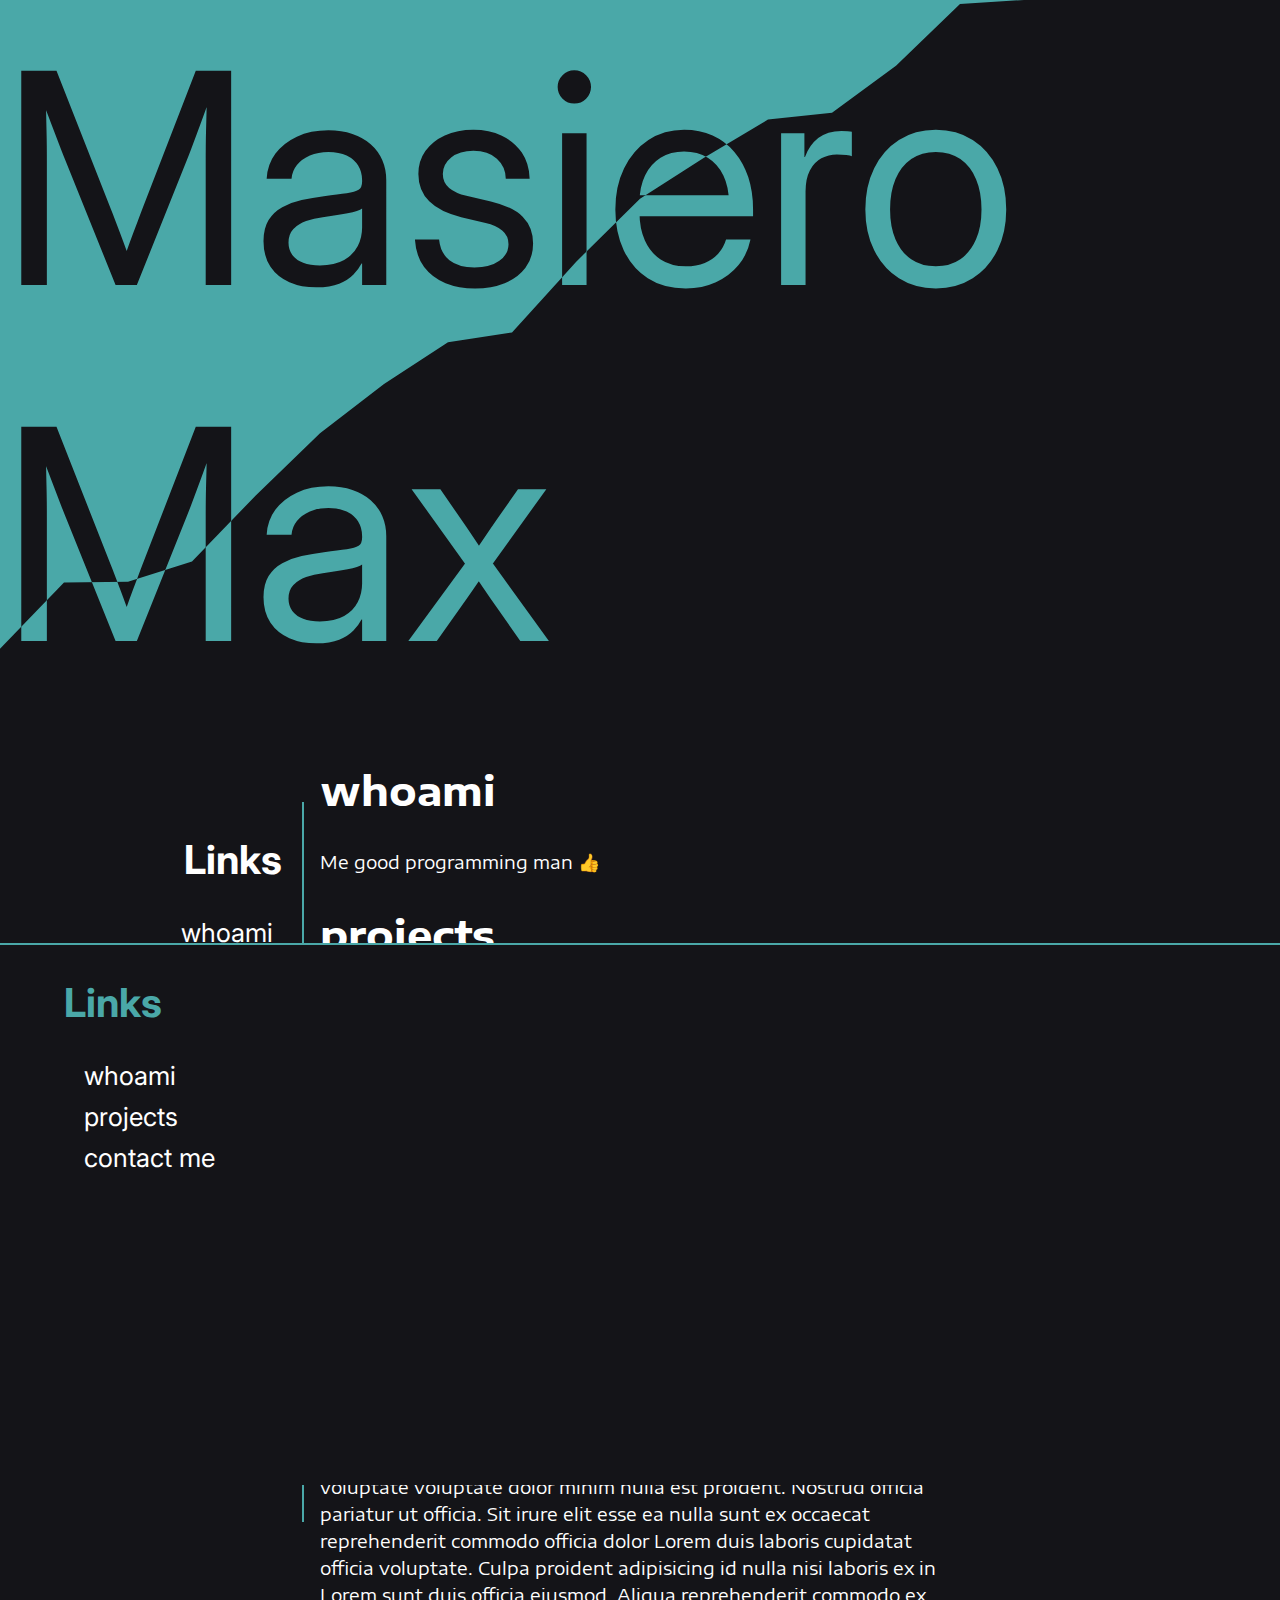
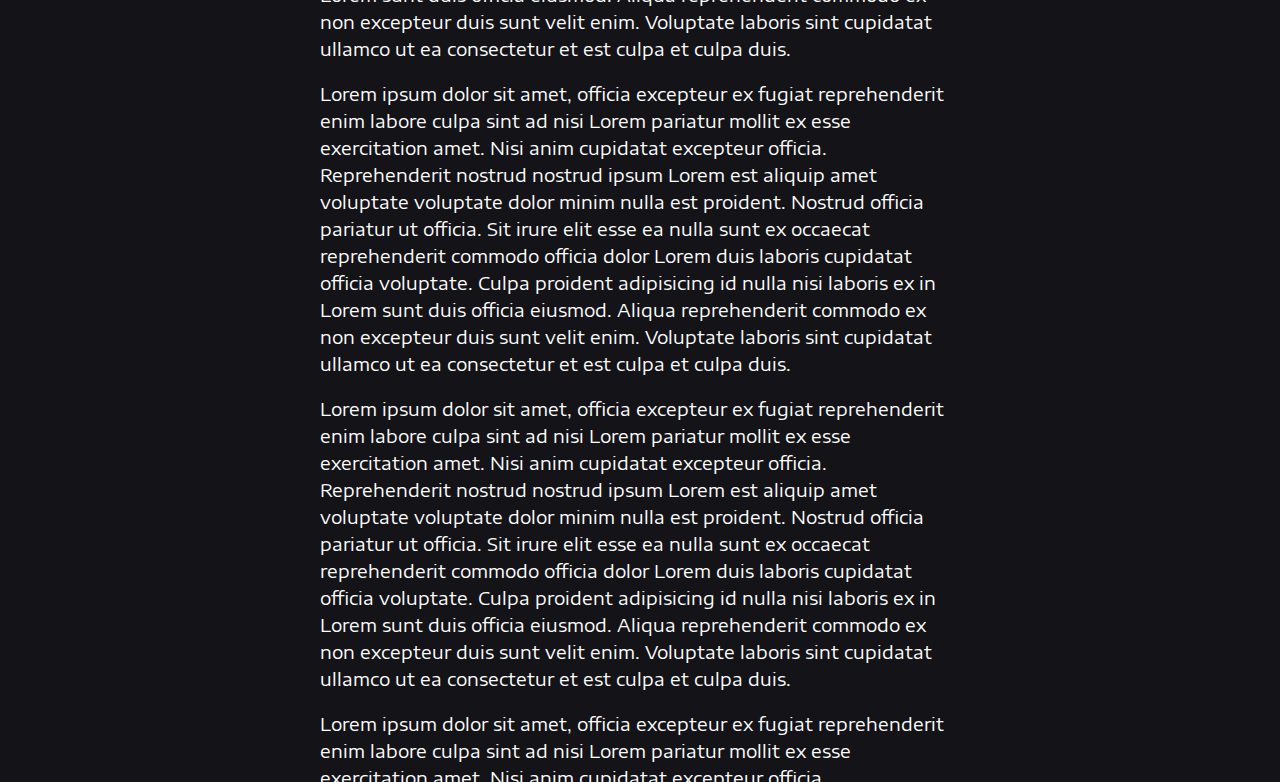
==== data/index.html @ b51d289e "Added a nodejs server and a contnet.json with all the data of the website" ====
<!DOCTYPE html>
<html lang="en">

<head>
  <title></title>
  <meta charset="UTF-8">
  <meta name="viewport" content="width=device-width, initial-scale=1">
  <link rel="stylesheet"
    href="https://fonts.googleapis.com/css2?family=Material+Symbols+Outlined:opsz,wght,FILL,GRAD@48,400,0,0" />
  <link rel="stylesheet" href="style.css">
  <script src="script.js" defer></script>
</head>

<body>
  <a href="#text" id="scroll-button" class="show"><span class="material-symbols-outlined">
      expand_more
    </span></a>
  <input type="button" value="MENU" id="mobile-menu-button" onclick="mobileMenu()">
  <div id="mobile-menu">
    <h2>Links</h2>
    <ul>
      <a href="#whoami" onclick="exitMobileMenu()">whoami</a>
      <a href="#projects" onclick="exitMobileMenu()">projects</a>
      <a href="#contacts" onclick="exitMobileMenu()">contact me</a>
    </ul>
  </div>
  <div id="div1">Masiero<br>Max</div>
  <div id="div2">Masiero<br>Max</div>
  <div id="div3">
    <div id="page-wrap">
      <div id="sidebar" class="noscroll show">
        <input type="button" value="MENU" id="sidebar-button" onclick="exitSidebar()">
        <h2>Links</h2>
        <ul>
          <a href="#whoami">whoami</a>
          <a href="#projects">projects</a>
          <a href="#contacts">contact me</a>
        </ul>
      </div>
    </div>
    <div id="text">
      <!-- <div class="sidebar"></div> -->
      <h2 id="whoami">whoami</h2>
      <p>
        Me good programming man 👍
      </p>
      <h2 id="projects">projects</h2>
      <div class="project">
        <h3>This website!</h3>
        <p>
          This is a project too i guess.
          <a href="">Link to that amazing project.</a>
        </p>
      </div>
      <div class="project">
        <h3>This website!</h3>
        <p>
          This is a project too i guess.
          <a href="">Link to that amazing project.</a>
        </p>
      </div>
      <h2 id="contacts">contact me</h2>
      <p>Search me on myspace or facebook if you really wanna.</p>
      <p>Lorem ipsum dolor sit amet, officia excepteur ex fugiat
        reprehenderit enim labore culpa sint ad nisi Lorem
        pariatur mollit ex esse exercitation amet. Nisi anim
        cupidatat excepteur officia. Reprehenderit nostrud nostrud
        ipsum Lorem est aliquip amet voluptate voluptate dolor
        minim nulla est proident. Nostrud officia pariatur ut
        officia. Sit irure elit esse ea nulla sunt ex occaecat
        reprehenderit commodo officia dolor Lorem duis laboris
        cupidatat officia voluptate. Culpa proident adipisicing
        id nulla nisi laboris ex in Lorem sunt duis officia eiusmod.
        Aliqua reprehenderit commodo ex non excepteur duis sunt velit enim.
        Voluptate laboris sint cupidatat ullamco ut ea consectetur
        et est culpa et culpa duis.</p>
      <p>Lorem ipsum dolor sit amet, officia excepteur ex fugiat
        reprehenderit enim labore culpa sint ad nisi Lorem
        pariatur mollit ex esse exercitation amet. Nisi anim
        cupidatat excepteur officia. Reprehenderit nostrud nostrud
        ipsum Lorem est aliquip amet voluptate voluptate dolor
        minim nulla est proident. Nostrud officia pariatur ut
        officia. Sit irure elit esse ea nulla sunt ex occaecat
        reprehenderit commodo officia dolor Lorem duis laboris
        cupidatat officia voluptate. Culpa proident adipisicing
        id nulla nisi laboris ex in Lorem sunt duis officia eiusmod.
        Aliqua reprehenderit commodo ex non excepteur duis sunt velit enim.
        Voluptate laboris sint cupidatat ullamco ut ea consectetur
        et est culpa et culpa duis.</p>
      <p>Lorem ipsum dolor sit amet, officia excepteur ex fugiat
        reprehenderit enim labore culpa sint ad nisi Lorem
        pariatur mollit ex esse exercitation amet. Nisi anim
        cupidatat excepteur officia. Reprehenderit nostrud nostrud
        ipsum Lorem est aliquip amet voluptate voluptate dolor
        minim nulla est proident. Nostrud officia pariatur ut
        officia. Sit irure elit esse ea nulla sunt ex occaecat
        reprehenderit commodo officia dolor Lorem duis laboris
        cupidatat officia voluptate. Culpa proident adipisicing
        id nulla nisi laboris ex in Lorem sunt duis officia eiusmod.
        Aliqua reprehenderit commodo ex non excepteur duis sunt velit enim.
        Voluptate laboris sint cupidatat ullamco ut ea consectetur
        et est culpa et culpa duis.</p>
      <p>Lorem ipsum dolor sit amet, officia excepteur ex fugiat
        reprehenderit enim labore culpa sint ad nisi Lorem
        pariatur mollit ex esse exercitation amet. Nisi anim
        cupidatat excepteur officia. Reprehenderit nostrud nostrud
        ipsum Lorem est aliquip amet voluptate voluptate dolor
        minim nulla est proident. Nostrud officia pariatur ut
        officia. Sit irure elit esse ea nulla sunt ex occaecat
        reprehenderit commodo officia dolor Lorem duis laboris
        cupidatat officia voluptate. Culpa proident adipisicing
        id nulla nisi laboris ex in Lorem sunt duis officia eiusmod.
        Aliqua reprehenderit commodo ex non excepteur duis sunt velit enim.
        Voluptate laboris sint cupidatat ullamco ut ea consectetur
        et est culpa et culpa duis.</p>
      <p>Lorem ipsum dolor sit amet, officia excepteur ex fugiat
        reprehenderit enim labore culpa sint ad nisi Lorem
        pariatur mollit ex esse exercitation amet. Nisi anim
        cupidatat excepteur officia. Reprehenderit nostrud nostrud
        ipsum Lorem est aliquip amet voluptate voluptate dolor
        minim nulla est proident. Nostrud officia pariatur ut
        officia. Sit irure elit esse ea nulla sunt ex occaecat
        reprehenderit commodo officia dolor Lorem duis laboris
        cupidatat officia voluptate. Culpa proident adipisicing
        id nulla nisi laboris ex in Lorem sunt duis officia eiusmod.
        Aliqua reprehenderit commodo ex non excepteur duis sunt velit enim.
        Voluptate laboris sint cupidatat ullamco ut ea consectetur
        et est culpa et culpa duis.</p>
    </div>
  </div>
</body>

</html>
---- data/style.css ----
@import url('https://fonts.googleapis.com/css?family=Inter&display=swap');
@import url('https://fonts.googleapis.com/css?family=Encode+Sans+Expanded&display=swap');

:root {
    --dark: rgb(20, 20, 24);
    --light: rgb(74, 168, 168);
}

html {
    scroll-behavior: smooth;
}

body {
    font-family: 'Inter', sans-serif;
    margin: 0px;
    background-color: var(--dark);
}

body>div {
    width: 100vw;
    /* font-size: 200px; */
}

.full {
    height: 100vh;
}

.nofull {
    height: fit-content;
}

#div1,
#div2 {
    width: 100%;
    font-size: 23vw;
}

#div1 {
    position: absolute;
    color: var(--dark);
    background-color: var(--light);
    clip-path: polygon(0% 0%, 100% 0%, 0% 100%);
}

#div2 {
    color: var(--light);
    background-color: var(--dark);
}

#div3 {
    background-color: var(--dark);
    color: white;
    position: relative;
    min-height: 100vh;
}

#text {
    font-family: "Encode Sans Expanded", sans-serif;
    margin-left: auto;
    margin-right: auto;
    padding-top: 20px;

    transition-duration: 250ms;
    transition-property: width;
}

a {
    color: var(--light);
}

a:hover {
    color: rgb(17, 83, 83);
}

h2 {
    font-size: 40px;
    justify-content: center;
}

h3 {
    font-size: 28px;
}

p {
    margin-bottom: 0px;
    line-height: 1.5;
    font-size: 18px;
}

#page-wrap {
    width: 20vw;
    height: 100%;
    position: absolute;
}

.scroll {
    position: fixed;
    bottom: 0;
}

.noscroll {
    position: absolute;
}

#sidebar {
    height: 80vh;
    top: 10vh;
    padding-right: 20px;
    width: 22vw;
    border-right: 2px solid var(--light);
    text-align: right;

    transform: translate(-100%);

    transition-duration: 250ms;
    transition-property: transform;
}

.sidebar h2 {
    margin-right: 20px;
    margin-bottom: 0px;
}

#scroll-button {
    z-index: 3000;
    width: 30px;
    height: 30px;
    position: absolute;
    bottom: 10px;
    left: 50vw;
    transform: translate(-50%);
    background-color: var(--light);
    border-radius: 50%;
    text-align: center;
    font-size: 30px;
    color: var(--dark);
}

ul {
    padding: 0px;
}

ul>a,
ul>a:visited,
ul>a:hover {
    color: white;
    text-decoration: none;
    display: block;
    font-size: 26px;
    margin-left: 20px;
    margin-top: 10px;
    width: 90%;
}

.project>h3 {
    border-bottom: 2px solid var(--light);
}

#sidebar-button,
#mobile-menu-button {
    position: fixed;
    z-index: 3002;

    font-size: 20px;
    padding: 10px;
    color: var(--light);
    border: 2px solid var(--light);
    background-color: var(--dark);
    border-radius: 50ex;

    transition-duration: 250ms;
    transition-property: all;
}

#sidebar-button {
    top: 50%;
    left: 100%;
    line-height: 1.1;

    transform: translateY(-50%) translateX(-50%);
}

#mobile-menu-button {
    bottom: 10px;
    left: 50vw;

    transform: translate(-50%);
}

#mobile-menu {
    z-index: 3001;
    position: fixed;
    background-color: var(--dark);
    color: var(--light);
    border-top: 2px solid var(--light);
    width: 100%;
    height: 60%;
    bottom: -65%;

    padding-left: 5%;
    padding-right: 5%;

    transition-duration: 250ms;
    transition-property: all;
}
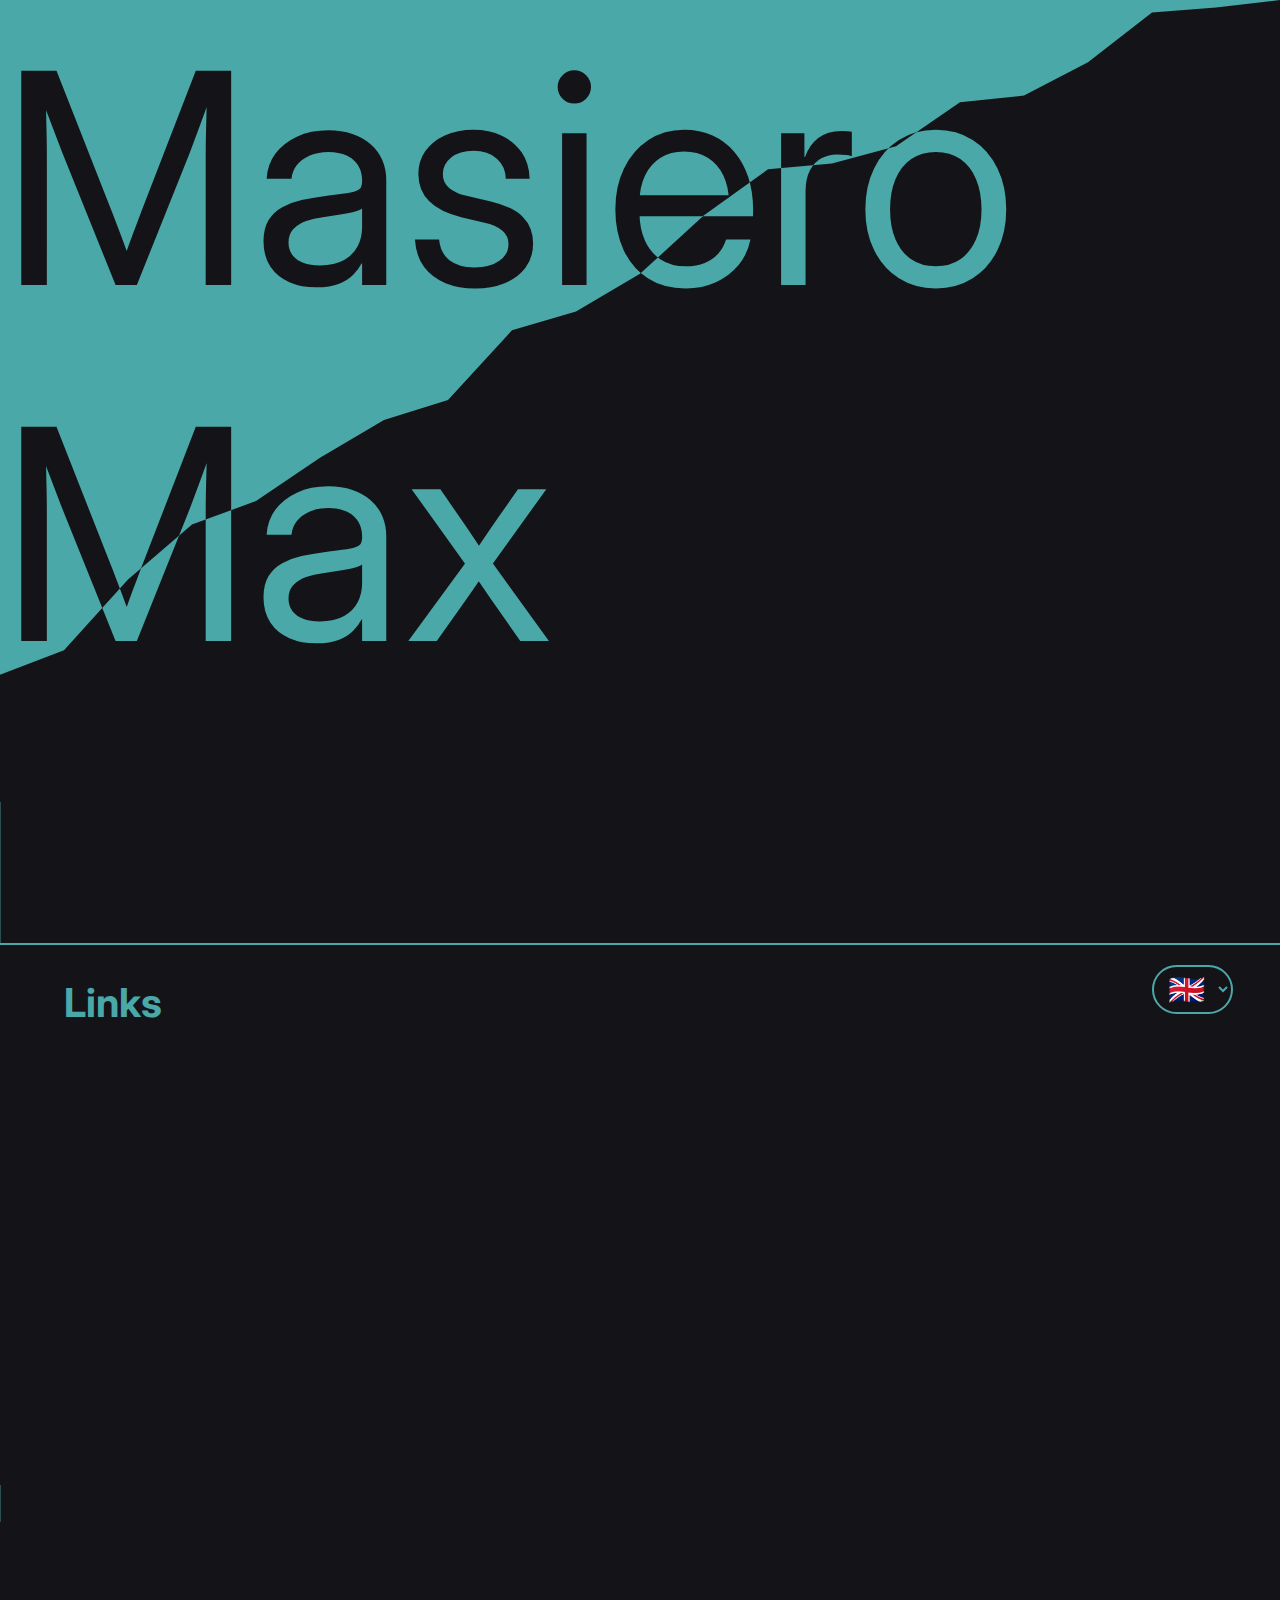
==== commit f92bf316: "Added Diffrent languages" ====
--- a/data/index.html
+++ b/data/index.html
@@ -17,11 +17,13 @@
     </span></a>
   <input type="button" value="MENU" id="mobile-menu-button" onclick="mobileMenu()">
   <div id="mobile-menu">
+    <select name="language" id="mmenu-lang">
+      <option value="en" onclick="changeLanguage('en')">🇬🇧</option>
+      <option value="it" onclick="changeLanguage('it-IT')">🇮🇹</option>
+      <option value="de" onclick="changeLanguage('de')">🇩🇪</option>
+    </select>
     <h2>Links</h2>
     <ul>
-      <a href="#whoami" onclick="exitMobileMenu()">whoami</a>
-      <a href="#projects" onclick="exitMobileMenu()">projects</a>
-      <a href="#contacts" onclick="exitMobileMenu()">contact me</a>
     </ul>
   </div>
   <div id="div1">Masiero<br>Max</div>
@@ -29,103 +31,18 @@
   <div id="div3">
     <div id="page-wrap">
       <div id="sidebar" class="noscroll show">
+        <select name="language" id="side-lang">
+          <option value="en" onclick="changeLanguage('en')">🇬🇧</option>
+          <option value="it" onclick="changeLanguage('it-IT')">🇮🇹</option>
+          <option value="de" onclick="changeLanguage('de')">🇩🇪</option>
+        </select>
         <input type="button" value="MENU" id="sidebar-button" onclick="exitSidebar()">
         <h2>Links</h2>
         <ul>
-          <a href="#whoami">whoami</a>
-          <a href="#projects">projects</a>
-          <a href="#contacts">contact me</a>
         </ul>
       </div>
     </div>
     <div id="text">
-      <!-- <div class="sidebar"></div> -->
-      <h2 id="whoami">whoami</h2>
-      <p>
-        Me good programming man 👍
-      </p>
-      <h2 id="projects">projects</h2>
-      <div class="project">
-        <h3>This website!</h3>
-        <p>
-          This is a project too i guess.
-          <a href="">Link to that amazing project.</a>
-        </p>
-      </div>
-      <div class="project">
-        <h3>This website!</h3>
-        <p>
-          This is a project too i guess.
-          <a href="">Link to that amazing project.</a>
-        </p>
-      </div>
-      <h2 id="contacts">contact me</h2>
-      <p>Search me on myspace or facebook if you really wanna.</p>
-      <p>Lorem ipsum dolor sit amet, officia excepteur ex fugiat
-        reprehenderit enim labore culpa sint ad nisi Lorem
-        pariatur mollit ex esse exercitation amet. Nisi anim
-        cupidatat excepteur officia. Reprehenderit nostrud nostrud
-        ipsum Lorem est aliquip amet voluptate voluptate dolor
-        minim nulla est proident. Nostrud officia pariatur ut
-        officia. Sit irure elit esse ea nulla sunt ex occaecat
-        reprehenderit commodo officia dolor Lorem duis laboris
-        cupidatat officia voluptate. Culpa proident adipisicing
-        id nulla nisi laboris ex in Lorem sunt duis officia eiusmod.
-        Aliqua reprehenderit commodo ex non excepteur duis sunt velit enim.
-        Voluptate laboris sint cupidatat ullamco ut ea consectetur
-        et est culpa et culpa duis.</p>
-      <p>Lorem ipsum dolor sit amet, officia excepteur ex fugiat
-        reprehenderit enim labore culpa sint ad nisi Lorem
-        pariatur mollit ex esse exercitation amet. Nisi anim
-        cupidatat excepteur officia. Reprehenderit nostrud nostrud
-        ipsum Lorem est aliquip amet voluptate voluptate dolor
-        minim nulla est proident. Nostrud officia pariatur ut
-        officia. Sit irure elit esse ea nulla sunt ex occaecat
-        reprehenderit commodo officia dolor Lorem duis laboris
-        cupidatat officia voluptate. Culpa proident adipisicing
-        id nulla nisi laboris ex in Lorem sunt duis officia eiusmod.
-        Aliqua reprehenderit commodo ex non excepteur duis sunt velit enim.
-        Voluptate laboris sint cupidatat ullamco ut ea consectetur
-        et est culpa et culpa duis.</p>
-      <p>Lorem ipsum dolor sit amet, officia excepteur ex fugiat
-        reprehenderit enim labore culpa sint ad nisi Lorem
-        pariatur mollit ex esse exercitation amet. Nisi anim
-        cupidatat excepteur officia. Reprehenderit nostrud nostrud
-        ipsum Lorem est aliquip amet voluptate voluptate dolor
-        minim nulla est proident. Nostrud officia pariatur ut
-        officia. Sit irure elit esse ea nulla sunt ex occaecat
-        reprehenderit commodo officia dolor Lorem duis laboris
-        cupidatat officia voluptate. Culpa proident adipisicing
-        id nulla nisi laboris ex in Lorem sunt duis officia eiusmod.
-        Aliqua reprehenderit commodo ex non excepteur duis sunt velit enim.
-        Voluptate laboris sint cupidatat ullamco ut ea consectetur
-        et est culpa et culpa duis.</p>
-      <p>Lorem ipsum dolor sit amet, officia excepteur ex fugiat
-        reprehenderit enim labore culpa sint ad nisi Lorem
-        pariatur mollit ex esse exercitation amet. Nisi anim
-        cupidatat excepteur officia. Reprehenderit nostrud nostrud
-        ipsum Lorem est aliquip amet voluptate voluptate dolor
-        minim nulla est proident. Nostrud officia pariatur ut
-        officia. Sit irure elit esse ea nulla sunt ex occaecat
-        reprehenderit commodo officia dolor Lorem duis laboris
-        cupidatat officia voluptate. Culpa proident adipisicing
-        id nulla nisi laboris ex in Lorem sunt duis officia eiusmod.
-        Aliqua reprehenderit commodo ex non excepteur duis sunt velit enim.
-        Voluptate laboris sint cupidatat ullamco ut ea consectetur
-        et est culpa et culpa duis.</p>
-      <p>Lorem ipsum dolor sit amet, officia excepteur ex fugiat
-        reprehenderit enim labore culpa sint ad nisi Lorem
-        pariatur mollit ex esse exercitation amet. Nisi anim
-        cupidatat excepteur officia. Reprehenderit nostrud nostrud
-        ipsum Lorem est aliquip amet voluptate voluptate dolor
-        minim nulla est proident. Nostrud officia pariatur ut
-        officia. Sit irure elit esse ea nulla sunt ex occaecat
-        reprehenderit commodo officia dolor Lorem duis laboris
-        cupidatat officia voluptate. Culpa proident adipisicing
-        id nulla nisi laboris ex in Lorem sunt duis officia eiusmod.
-        Aliqua reprehenderit commodo ex non excepteur duis sunt velit enim.
-        Voluptate laboris sint cupidatat ullamco ut ea consectetur
-        et est culpa et culpa duis.</p>
     </div>
   </div>
 </body>
--- a/data/style.css
+++ b/data/style.css
@@ -193,7 +193,7 @@
     background-color: var(--dark);
     color: var(--light);
     border-top: 2px solid var(--light);
-    width: 100%;
+    width: 100vw;
     height: 60%;
     bottom: -65%;
 
@@ -203,3 +203,19 @@
     transition-duration: 250ms;
     transition-property: all;
 }
+
+select {
+    font-size: 30px;
+    background-color: var(--dark);
+    color: var(--light);
+    border: 2px solid var(--light);
+    border-radius: 50ex;
+
+    padding: 5px 10px;
+}
+
+#mmenu-lang {
+    position: absolute;
+    top: 20px;
+    left: 90vw;
+}
